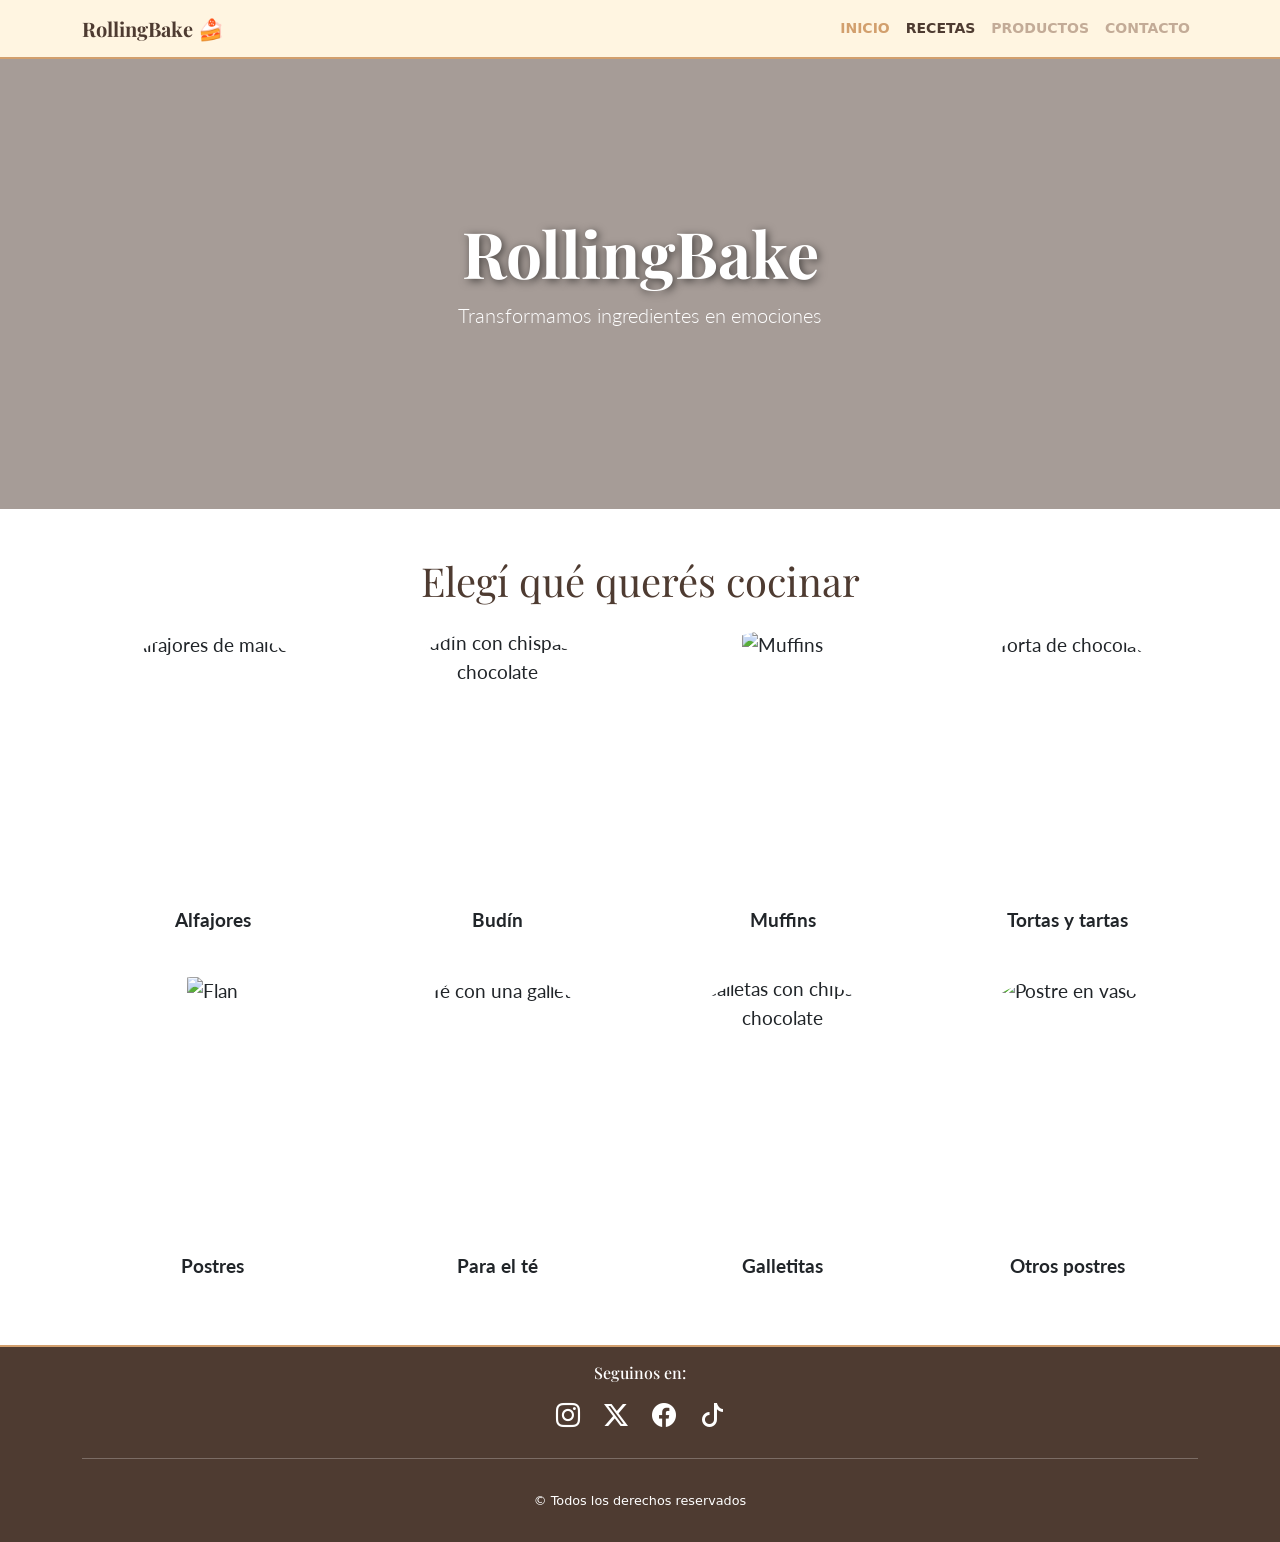
==== index.html @ c4b754f9 "Agregar las demas categorias y sus imagenes respectivas" ====
<!doctype html>
<html lang="es">
  <head>
    <meta charset="UTF-8" />
    <meta name="viewport" content="width=device-width, initial-scale=1.0" />
    <meta name="description" content="Proyecto pasteleria rolling code" />
    <meta name="auth" content="Sandoval Francisco" />
    <link
      href="https://cdn.jsdelivr.net/npm/bootstrap@5.3.8/dist/css/bootstrap.min.css"
      rel="stylesheet"
      integrity="sha384-sRIl4kxILFvY47J16cr9ZwB07vP4J8+LH7qKQnuqkuIAvNWLzeN8tE5YBujZqJLB"
      crossorigin="anonymous"
    />
    <link rel="stylesheet" href="./css/style.css" />
    <title>RollingBake</title>
  </head>
  <body>
    <header>
      <nav class="navbar navbar-expand-lg bordeDorado navPrincipal">
        <div class="container">
          <a class="navbar-brand tituloPasteleria fw-bold" href="./index.html"
            >RollingBake <span class="icono-logo">🍰</span></a
          >
          <button
            class="navbar-toggler"
            type="button"
            data-bs-toggle="collapse"
            data-bs-target="#navPrincipalContent"
          >
            <span class="navbar-toggler-icon"></span>
          </button>
          <div class="collapse navbar-collapse" id="navPrincipalContent">
            <ul class="navbar-nav ms-auto text-uppercase small fw-semibold">
              <li class="nav-item">
                <a
                  class="nav-link navLinkPersonalizado active"
                  aria-current="page"
                  href="index.html"
                  >Inicio</a
                >
              </li>
              <li class="nav-item">
                <a
                  class="nav-link navLinkPersonalizado"
                  href="./pages/recetas.html"
                  >Recetas</a
                >
              </li>
              <li class="nav-item">
                <a class="nav-link navLinkPersonalizado disabled" href="#"
                  >Productos</a
                >
              </li>
              <li class="nav-item">
                <a class="nav-link navLinkPersonalizado disabled" href="#"
                  >Contacto</a
                >
              </li>
            </ul>
          </div>
        </div>
      </nav>
    </header>
    <main>
      <section class="heroContainer position-relative overflow-hidden">
        <video
          autoplay
          muted
          loop
          playsinline
          class="videoFondo"
          src="https://www.pexels.com/es-es/download/video/6201694/"
        ></video>
        <div
          class="overlayHero d-flex align-items-center justify-content-center text-center"
        >
          <div class="container">
            <h1 class="display-3 fw-bold text-white shadowLetras">
              RollingBake
            </h1>
            <p class="fs-5 fw-light mb-4 text-white">
              Transformamos ingredientes en emociones
            </p>
          </div>
        </div>
      </section>
      <section class="container py-5" id="categorias">
        <div class="text-center mb-4">
          <h2 class="tituloPasteleria display-6">Elegí qué querés cocinar</h2>
        </div>
        <div class="row g-4 justify-content-center" id="contenedorCategorias">
          <article class="col-12 col-md-4 col-lg-3">
            <div class="itemCategoria text-center">
              <div class="circuloImagen">
                <img
                  src="https://images.pexels.com/photos/17358380/pexels-photo-17358380.jpeg"
                  alt="Alfajores de maicena"
                />
              </div>
              <p class="mt-3 fw-bold">Alfajores</p>
            </div>
          </article>
          <article class="col-12 col-md-4 col-lg-3">
            <div class="itemCategoria text-center">
              <div class="circuloImagen">
                <img
                  src="https://images.pexels.com/photos/16762847/pexels-photo-16762847.jpeg"
                  alt="Budin con chispas de chocolate"
                />
              </div>
              <p class="mt-3 fw-bold">Budín</p>
            </div>
          </article>
          <article class="col-12 col-md-4 col-lg-3">
            <div class="itemCategoria text-center">
              <div class="circuloImagen">
                <img
                  src="https://images.pexels.com/photos/10167769/pexels-photo-10167769.jpeg"
                  alt="Muffins"
                />
              </div>
              <p class="mt-3 fw-bold">Muffins</p>
            </div>
          </article>
          <article class="col-12 col-md-4 col-lg-3">
            <div class="itemCategoria text-center">
              <div class="circuloImagen">
                <img
                  src="https://images.pexels.com/photos/19202777/pexels-photo-19202777.jpeg"
                  alt="Torta de chocolate"
                />
              </div>
              <p class="mt-3 fw-bold">Tortas y tartas</p>
            </div>
          </article>
          <article class="col-12 col-md-4 col-lg-3">
            <div class="itemCategoria text-center">
              <div class="circuloImagen">
                <img
                  src="https://images.pexels.com/photos/30247016/pexels-photo-30247016.jpeg"
                  alt="Flan"
                />
              </div>
              <p class="mt-3 fw-bold">Postres</p>
            </div>
          </article>
          <article class="col-12 col-md-4 col-lg-3">
            <div class="itemCategoria text-center">
              <div class="circuloImagen">
                <img
                  src="https://images.pexels.com/photos/7332986/pexels-photo-7332986.jpeg"
                  alt="Té con una galleta"
                />
              </div>
              <p class="mt-3 fw-bold">Para el té</p>
            </div>
          </article>
          <article class="col-12 col-md-4 col-lg-3">
            <div class="itemCategoria text-center">
              <div class="circuloImagen">
                <img
                  src="https://images.pexels.com/photos/15590648/pexels-photo-15590648.jpeg"
                  alt="Galletas con chips de chocolate"
                />
              </div>
              <p class="mt-3 fw-bold">Galletitas</p>
            </div>
          </article>
          <article class="col-12 col-md-4 col-lg-3">
            <div class="itemCategoria text-center">
              <div class="circuloImagen">
                <img
                  src="https://images.pexels.com/photos/19806623/pexels-photo-19806623.jpeg"
                  alt="Postre en vaso"
                />
              </div>
              <p class="mt-3 fw-bold">Otros postres</p>
            </div>
          </article>
        </div>
      </section>
    </main>
    <footer class="footer py-3">
      <div class="container text-center">
        <h5 class="mb-3">Seguinos en:</h5>

        <div class="d-flex justify-content-center gap-4 mb-4">
          <a href="#" class="enlaceRed" aria-label="Instagram">
            <i class="bi bi-instagram"></i>
          </a>
          <a href="#" class="enlaceRed" aria-label="Twitter">
            <i class="bi bi-twitter-x"></i>
          </a>
          <a href="#" class="enlaceRed" aria-label="Facebook">
            <i class="bi bi-facebook"></i>
          </a>
          <a href="#" class="enlaceRed" aria-label="TikTok">
            <i class="bi bi-tiktok"></i>
          </a>
        </div>
        <hr />
        <p class="pt-3">&copy; Todos los derechos reservados</p>
      </div>
    </footer>
    <script
      src="https://cdn.jsdelivr.net/npm/bootstrap@5.3.8/dist/js/bootstrap.bundle.min.js"
      integrity="sha384-FKyoEForCGlyvwx9Hj09JcYn3nv7wiPVlz7YYwJrWVcXK/BmnVDxM+D2scQbITxI"
      crossorigin="anonymous"
    ></script>
  </body>
</html>
---- css/style.css ----
@import url("https://fonts.googleapis.com/css2?family=Lato:ital,wght@0,100;0,300;0,400;0,700;0,900;1,100;1,300;1,400;1,700;1,900&family=Playfair+Display:ital,wght@0,400..900;1,400..900&display=swap");
@import url("https://cdn.jsdelivr.net/npm/bootstrap-icons@1.13.1/font/bootstrap-icons.min.css");

:root {
  --marronOscuro: #4e3b31;
  --dorado: #d29f6d;
  --crema: #fff5e1;
  --marronClaro: #9c7b66;
  --fuenteTitulos: "Playfair Display", serif;
  --fuenteCuerpo: "Lato", sans-serif;
}

* {
  margin: 0;
  padding: 0;
  box-sizing: border-box;
}

h1,
h2,
h3,
h4,
h5,
h6 {
  font-family: var(--fuenteTitulos);
}

body {
  display: flex;
  flex-direction: column;
  min-height: 100vh;
}

main {
  flex-grow: 1;
}
/* Estilos del navbar */
.navPrincipal {
  background-color: var(--crema);

  .navLinkPersonalizado {
    color: var(--marronOscuro);
    transition: 300ms;

    &:hover {
      color: var(--marronClaro);
    }
    &.active {
      color: var(--dorado);
      font-weight: 700;
      &:hover {
        color: var(--marronClaro);
      }
    }

    /*deshabilitado */
    &.disabled {
      color: var(--marronClaro);
      opacity: 0.6;
      pointer-events: none; /* Evita que sea clickeable */
      cursor: default;
    }
  }
}

.bordeDorado {
  border-bottom: 2px solid var(--dorado);
}

.tituloPasteleria {
  font-family: var(--fuenteTitulos);
  color: var(--marronOscuro);
}

.icono-logo {
  font-size: 1.3rem;
}

/* Estilos del Hero */

.heroContainer {
  height: 50vh;
  width: 100%;
  position: relative;
  .videoFondo {
    position: absolute;
    top: 0;
    left: 0;
    width: 100%;
    height: 100%;
    object-fit: cover;
    object-position: center;
    z-index: 1;
  }
  .overlayHero {
    position: absolute;
    inset: 0; /* Es como poner bottom top left y right 0 para tapar todo el video con "sombra"*/
    background: rgba(78, 59, 49, 0.5);
    z-index: 2;
    p {
      font-family: var(--fuenteCuerpo);
    }
    .shadowLetras {
      text-shadow: 2px 2px 8px rgba(0, 0, 0, 0.6);
    }
  }
}

/* Estilos de seccion categorias */

.itemCategoria {
  font-family: var(--fuenteCuerpo);
  font-size: 1.2rem;
  .circuloImagen {
    aspect-ratio: 1 / 1;
    border-radius: 50%;
    overflow: hidden;
    transition: filter 300ms;
    

    img {
      width: 100%;
      height: 100%;
      object-fit: cover;
    }
    &:hover{
      filter: brightness(1.1) saturate(1.3);
      box-shadow: 0px 0px 10px var(--dorado);
      transform: scale(1.05);
      transition: 300ms;
    }
    
  }
}

/* Estilos del footer */
.footer {
  background-color: var(--marronOscuro);
  color: white;
  border-top: 2px solid var(--dorado);
  h5 {
    font-size: 1rem;
  }
  p {
    font-size: 0.8rem;
  }
  .enlaceRed {
    color: white;
    font-size: 1.5rem;
    display: inline-block;
    transition: 300ms;

    &:hover {
      color: var(--dorado);
      transform: translateY(-3px);
    }
  }
}
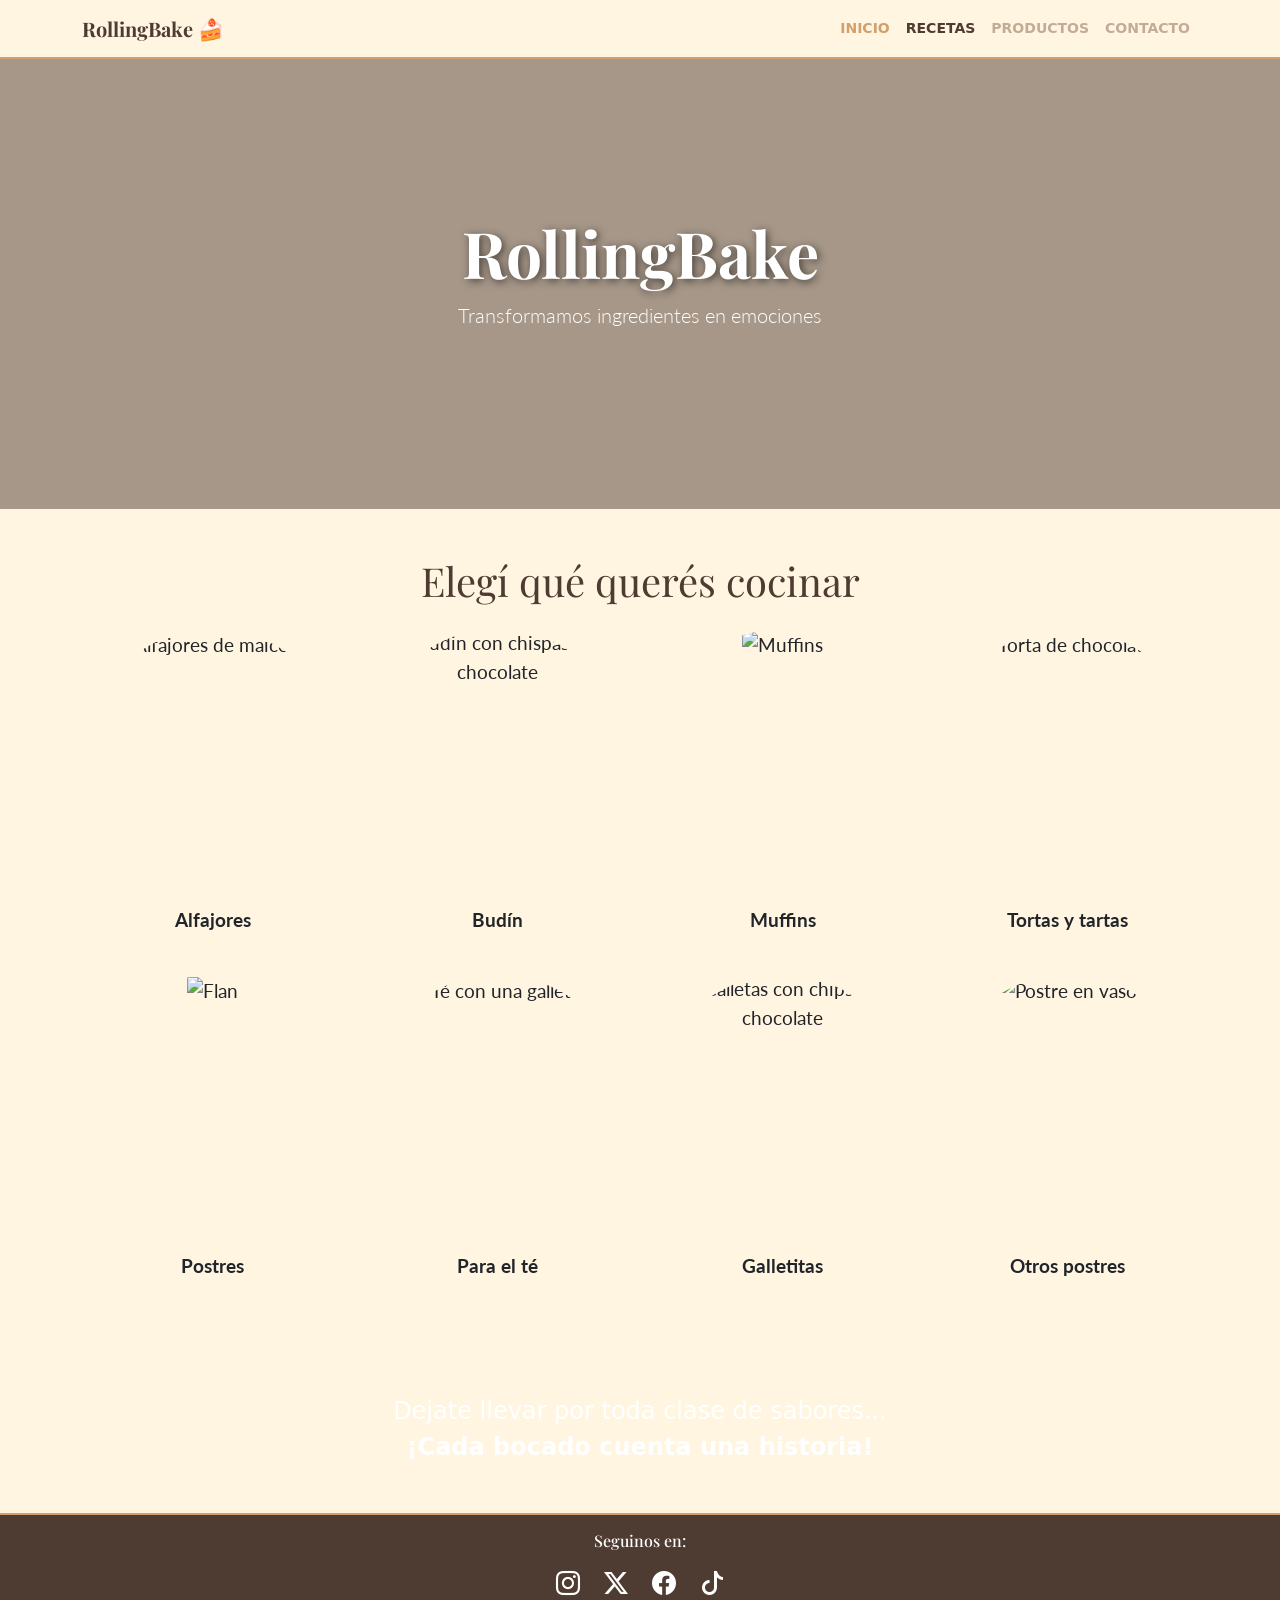
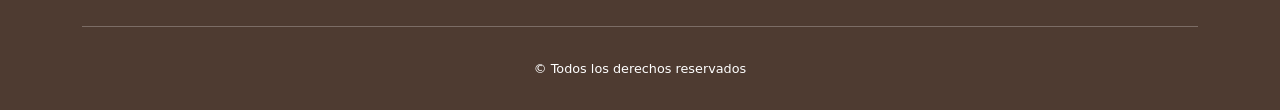
==== commit 334db184: "Agregar contenedor fluido y texto del banner divisor" ====
--- a/index.html
+++ b/index.html
@@ -179,6 +179,14 @@
           </article>
         </div>
       </section>
+      <section class="container-fluid text-white py-5 shadow-sm">
+        <div class="container text-center">
+          <p class="fs-4 mb-0 fw-light italic">
+            Dejate llevar por toda clase de sabores...<br />
+            <span class="fw-bold">¡Cada bocado cuenta una historia!</span>
+          </p>
+        </div>
+      </section>
     </main>
     <footer class="footer py-3">
       <div class="container text-center">
--- a/css/style.css
+++ b/css/style.css
@@ -29,6 +29,7 @@
   display: flex;
   flex-direction: column;
   min-height: 100vh;
+  background-color: var(--crema);
 }
 
 main {
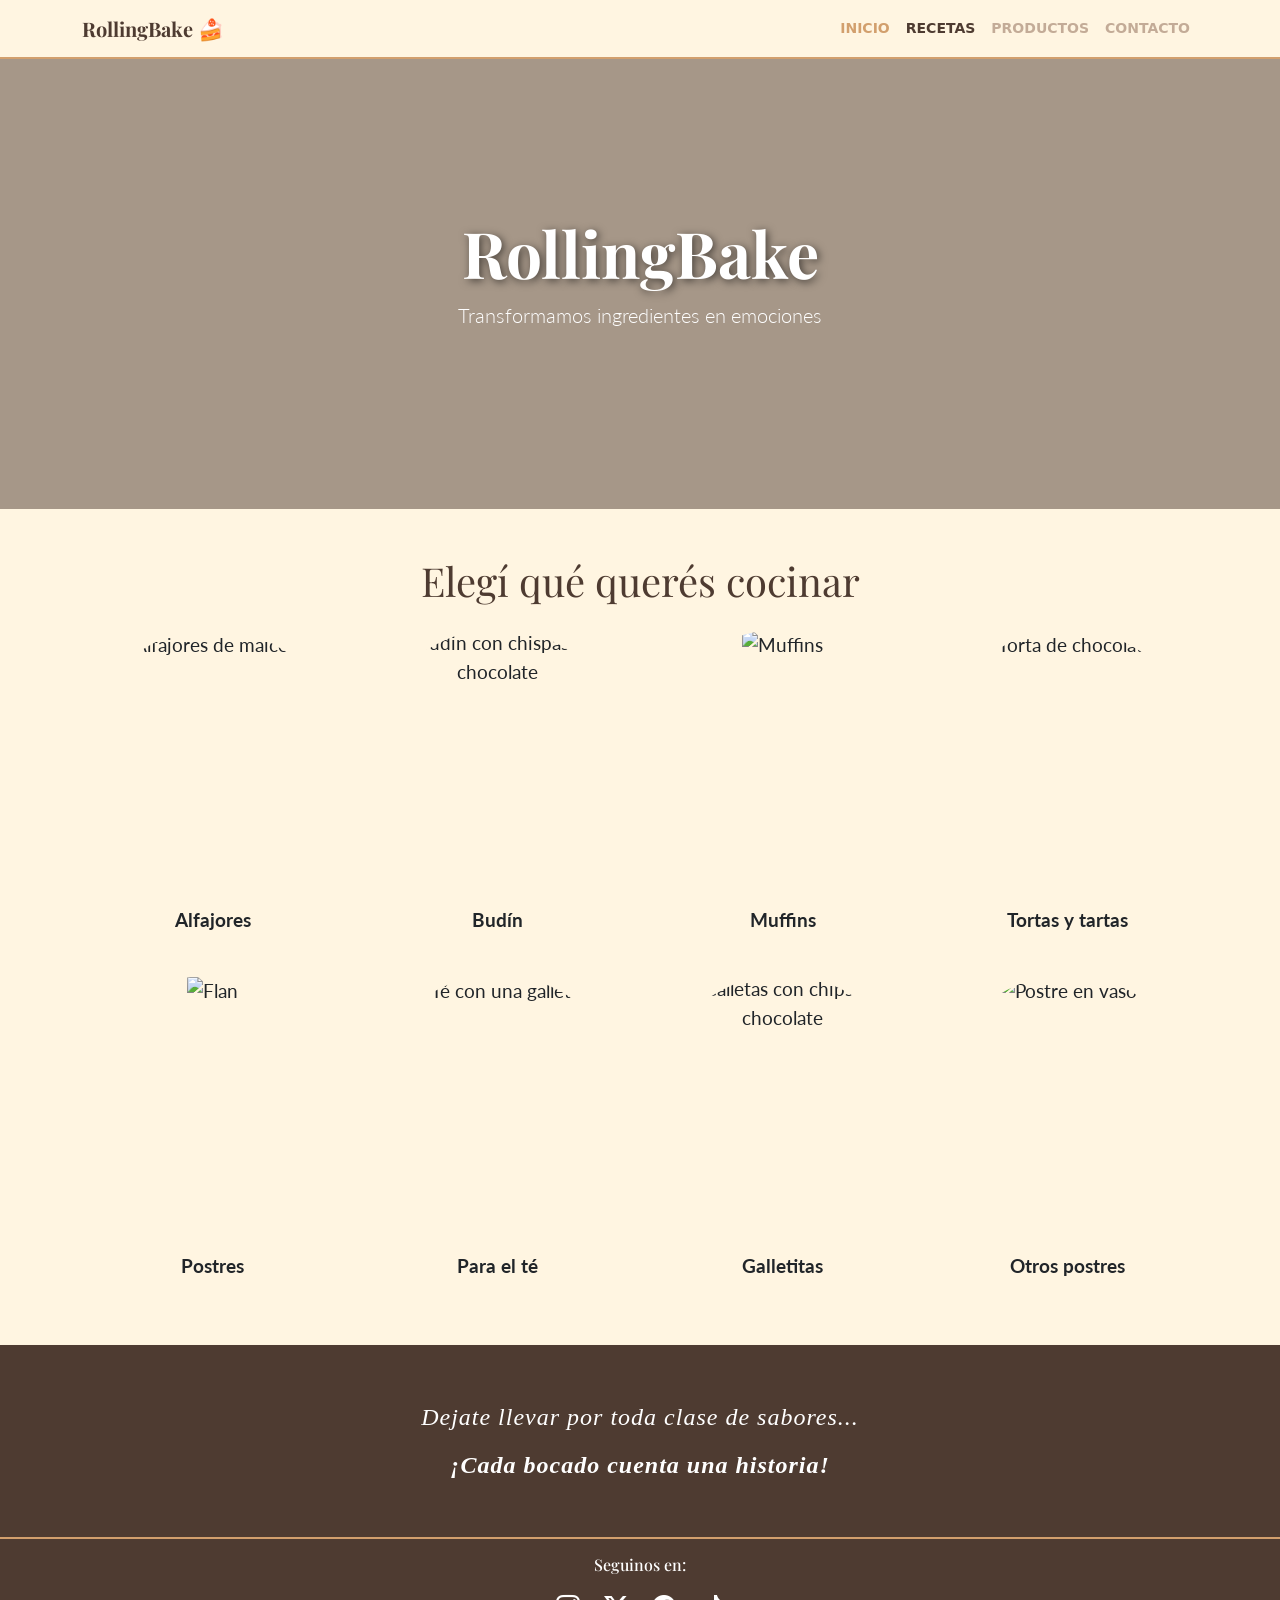
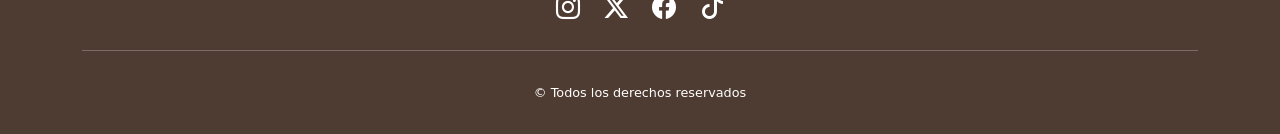
==== commit 3e2a183f: "Agregar estilos al banner" ====
--- a/index.html
+++ b/index.html
@@ -179,12 +179,12 @@
           </article>
         </div>
       </section>
-      <section class="container-fluid text-white py-5 shadow-sm">
+      <section class="container-fluid text-white py-5 shadow-sm banner">
         <div class="container text-center">
-          <p class="fs-4 mb-0 fw-light italic">
+          <h3 class="fs-4 mb-0 fw-light italic">
             Dejate llevar por toda clase de sabores...<br />
             <span class="fw-bold">¡Cada bocado cuenta una historia!</span>
-          </p>
+          </h3>
         </div>
       </section>
     </main>
--- a/css/style.css
+++ b/css/style.css
@@ -134,6 +134,18 @@
   }
 }
 
+/* Estilos del banner */
+
+.banner {
+  background-color: var(--marronOscuro);
+  
+  h3 {
+    letter-spacing: 1px;
+    line-height: 2em;
+    font-style: italic;
+  }
+}
+
 /* Estilos del footer */
 .footer {
   background-color: var(--marronOscuro);
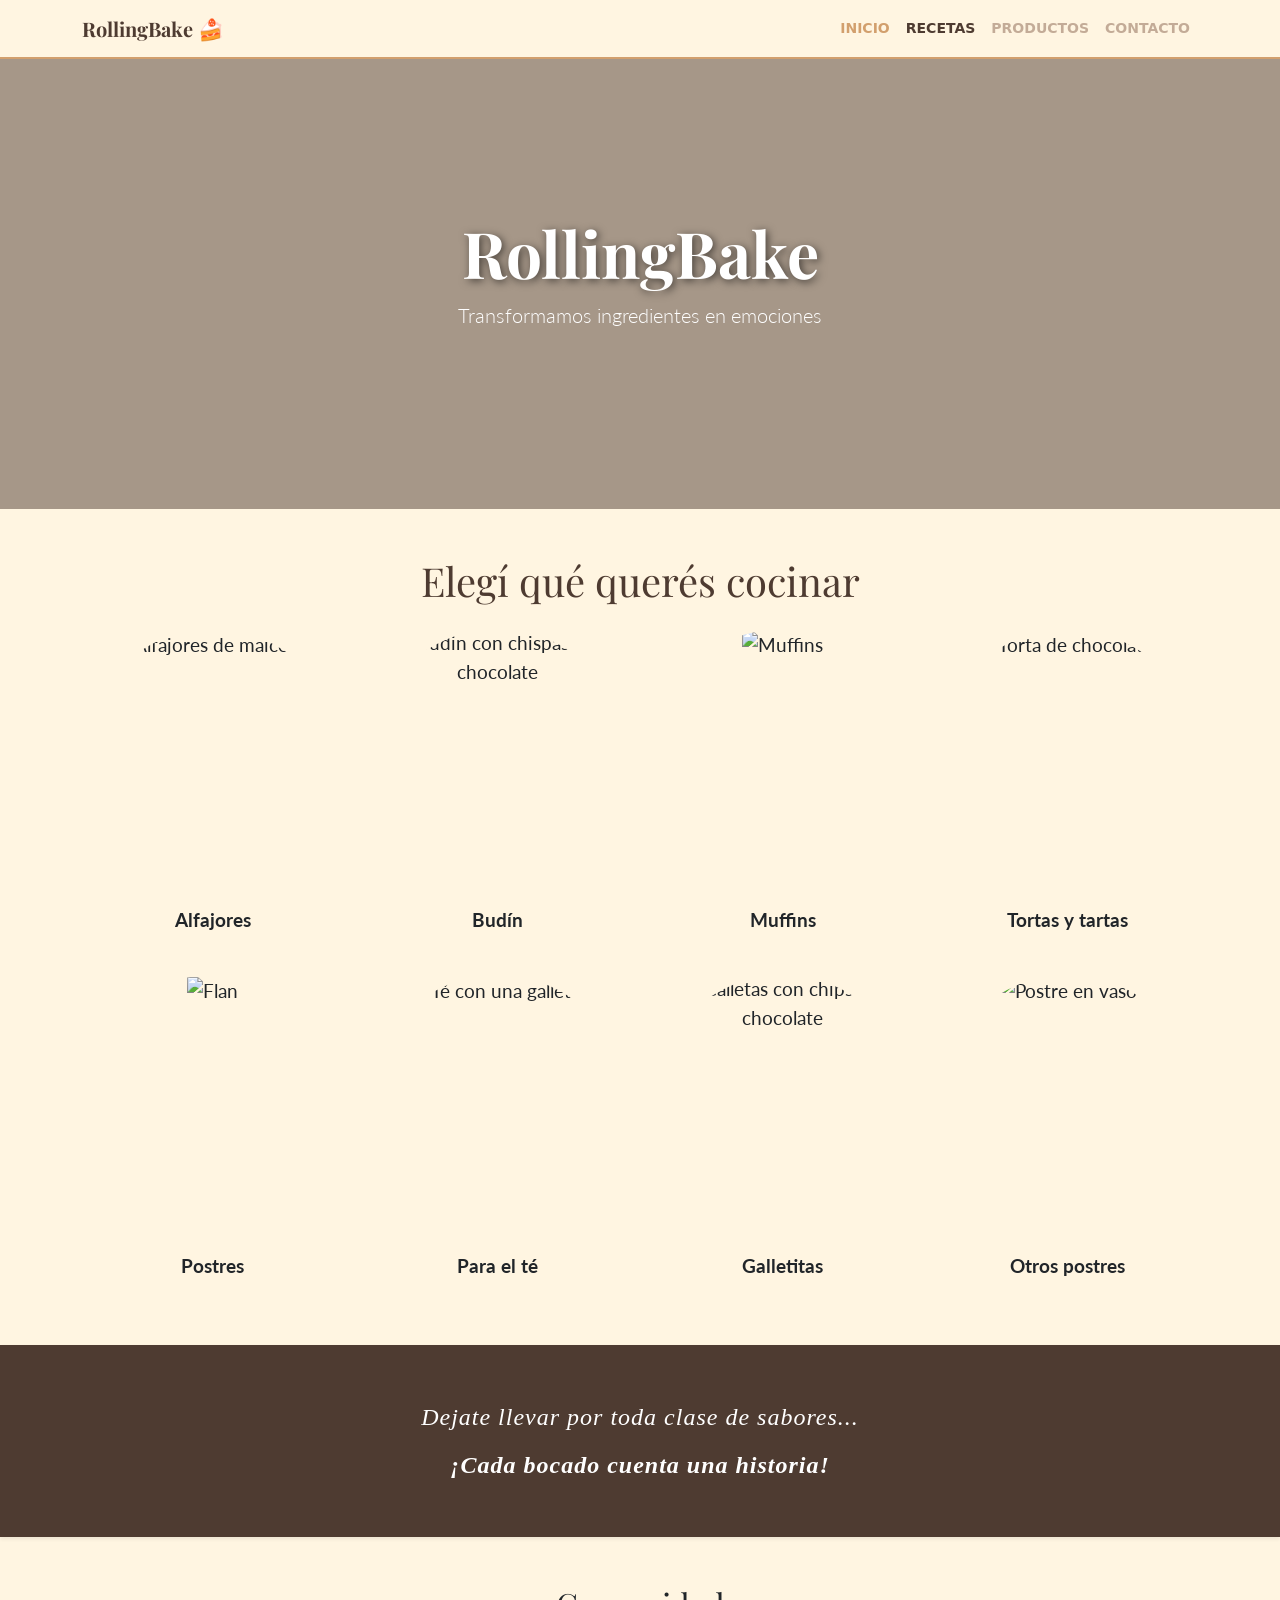
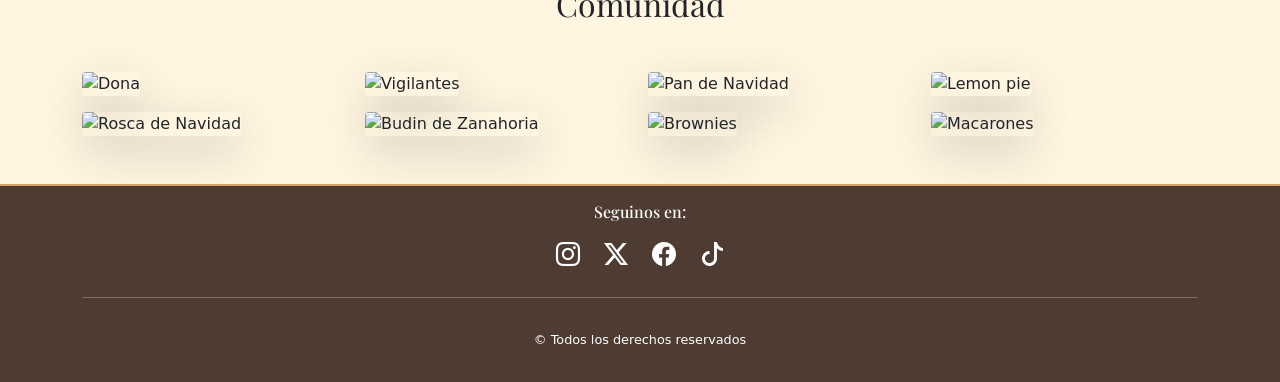
==== commit 6e2fddc9: "Agregar seccion con sus imagenes" ====
--- a/index.html
+++ b/index.html
@@ -179,12 +179,93 @@
           </article>
         </div>
       </section>
-      <section class="container-fluid text-white py-5 shadow-sm banner">
+      <section
+        class="container-fluid text-white py-5 shadow-sm banner"
+        id="bannerDivisor"
+      >
         <div class="container text-center">
-          <h3 class="fs-4 mb-0 fw-light italic">
+          <h3 class="fs-4 mb-0 fw-light">
             Dejate llevar por toda clase de sabores...<br />
             <span class="fw-bold">¡Cada bocado cuenta una historia!</span>
           </h3>
+        </div>
+      </section>
+      <section class="container py-5" id="comunidad">
+        <h2 class="text-center fw-light mb-5">Comunidad</h2>
+
+        <div class="row g-3 justify-content-center">
+          <div class="col-12 col-md-4 col-lg-3">
+            <div class="fotoComunidad">
+              <img
+                src="https://images.pexels.com/photos/2955820/pexels-photo-2955820.jpeg"
+                alt="Dona"
+                class="img-fluid rounded rounded-1 shadow-lg"
+              />
+            </div>
+          </div>
+          <div class="col-12 col-md-4 col-lg-3">
+            <div class="fotoComunidad">
+              <img
+                src="https://images.pexels.com/photos/8714794/pexels-photo-8714794.jpeg"
+                alt="Vigilantes"
+                class="img-fluid rounded rounded-1 shadow-lg"
+              />
+            </div>
+          </div>
+          <div class="col-12 col-md-4 col-lg-3">
+            <div class="fotoComunidad">
+              <img
+                src="https://images.pexels.com/photos/4692165/pexels-photo-4692165.jpeg"
+                alt="Pan de Navidad"
+                class="img-fluid rounded rounded-1 shadow-lg"
+              />
+            </div>
+          </div>
+          <div class="col-12 col-md-4 col-lg-3">
+            <div class="fotoComunidad">
+              <img
+                src="https://images.pexels.com/photos/37174474/pexels-photo-37174474.jpeg"
+                alt="Lemon pie"
+                class="img-fluid rounded rounded-1 shadow-lg"
+              />
+            </div>
+          </div>
+          <div class="col-12 col-md-4 col-lg-3">
+            <div class="fotoComunidad">
+              <img
+                src="https://images.pexels.com/photos/36943895/pexels-photo-36943895.jpeg"
+                alt="Rosca de Navidad"
+                class="img-fluid rounded rounded-1 shadow-lg"
+              />
+            </div>
+          </div>
+          <div class="col-12 col-md-4 col-lg-3">
+            <div class="fotoComunidad">
+              <img
+                src="https://images.pexels.com/photos/31430610/pexels-photo-31430610.jpeg"
+                alt="Budin de Zanahoria"
+                class="img-fluid rounded rounded-1 shadow-lg"
+              />
+            </div>
+          </div>
+          <div class="col-12 col-md-4 col-lg-3">
+            <div class="fotoComunidad">
+              <img
+                src="https://images.pexels.com/photos/19846422/pexels-photo-19846422.jpeg"
+                alt="Brownies"
+                class="img-fluid rounded rounded-1 shadow-lg"
+              />
+            </div>
+          </div>
+          <div class="col-12 col-md-4 col-lg-3">
+            <div class="fotoComunidad">
+              <img
+                src="https://images.pexels.com/photos/8963942/pexels-photo-8963942.jpeg"
+                alt="Macarones"
+                class="img-fluid rounded rounded-1 shadow-lg"
+              />
+            </div>
+          </div>
         </div>
       </section>
     </main>
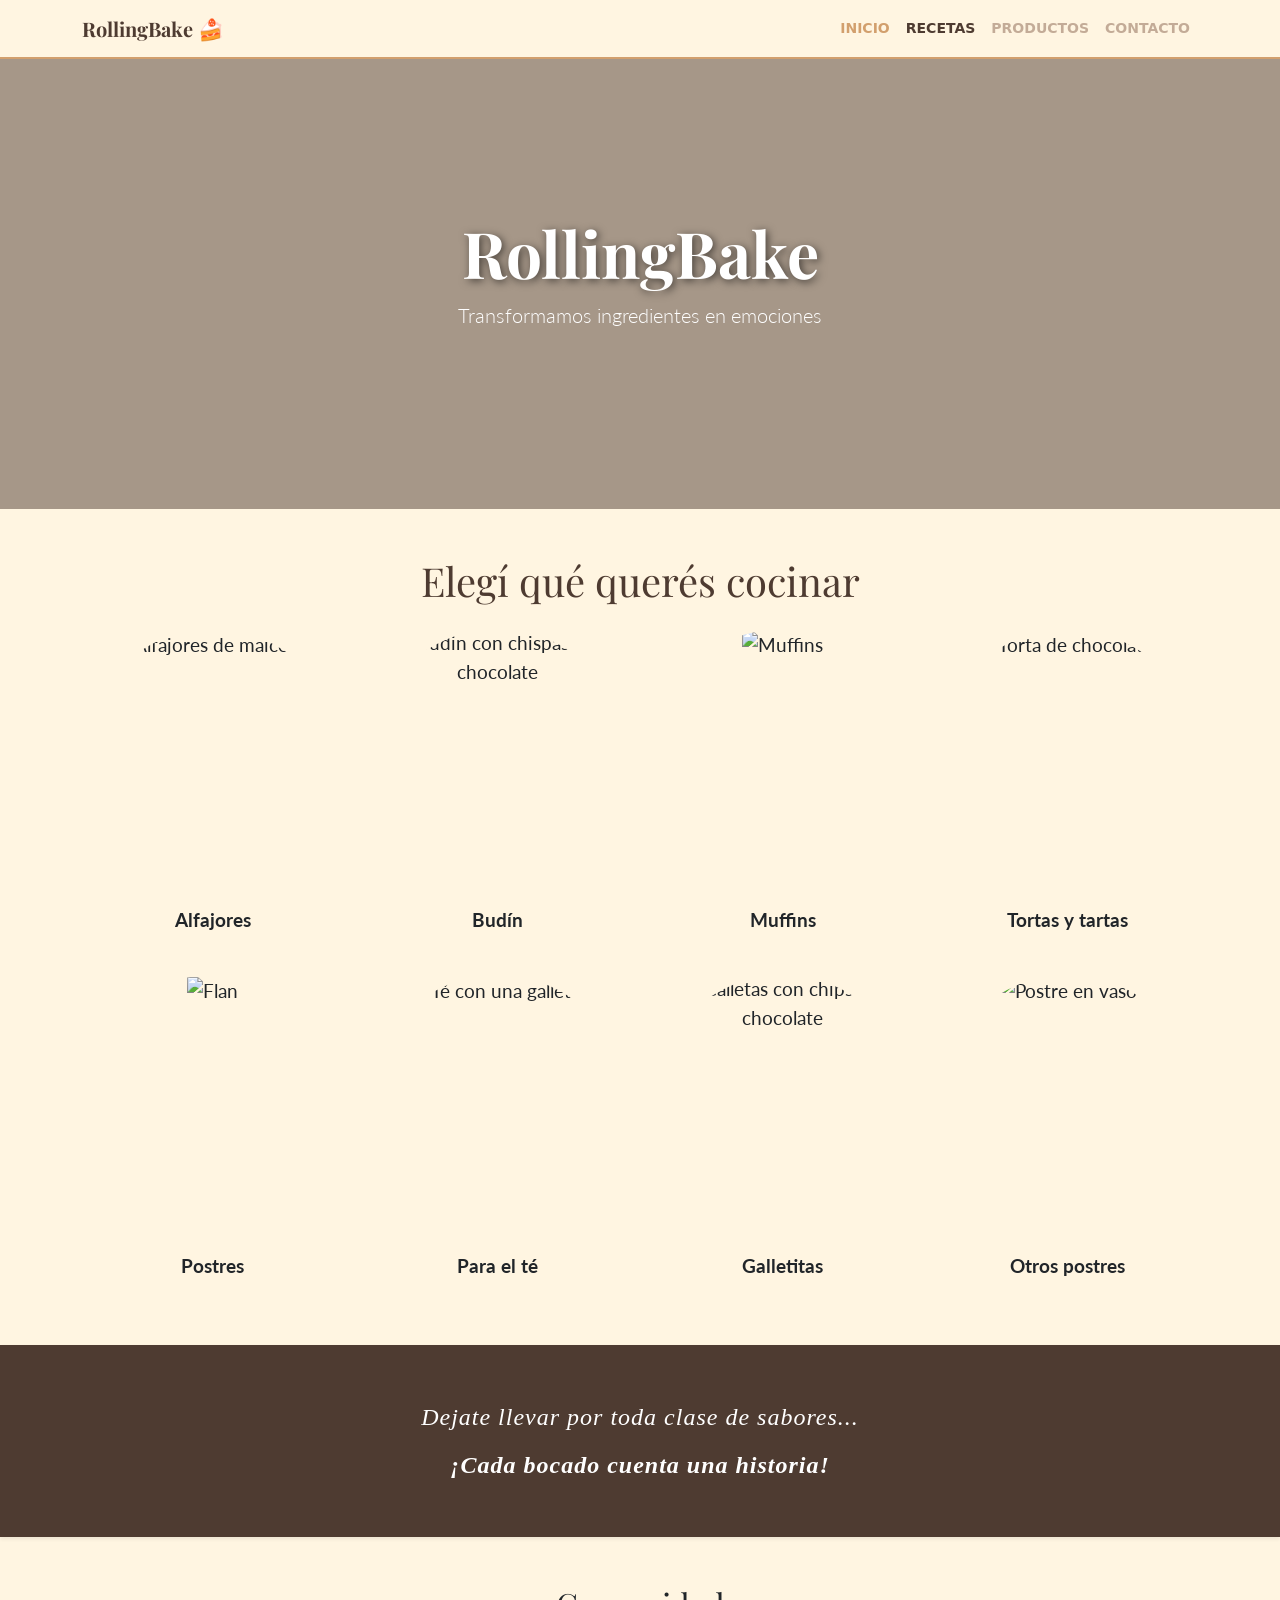
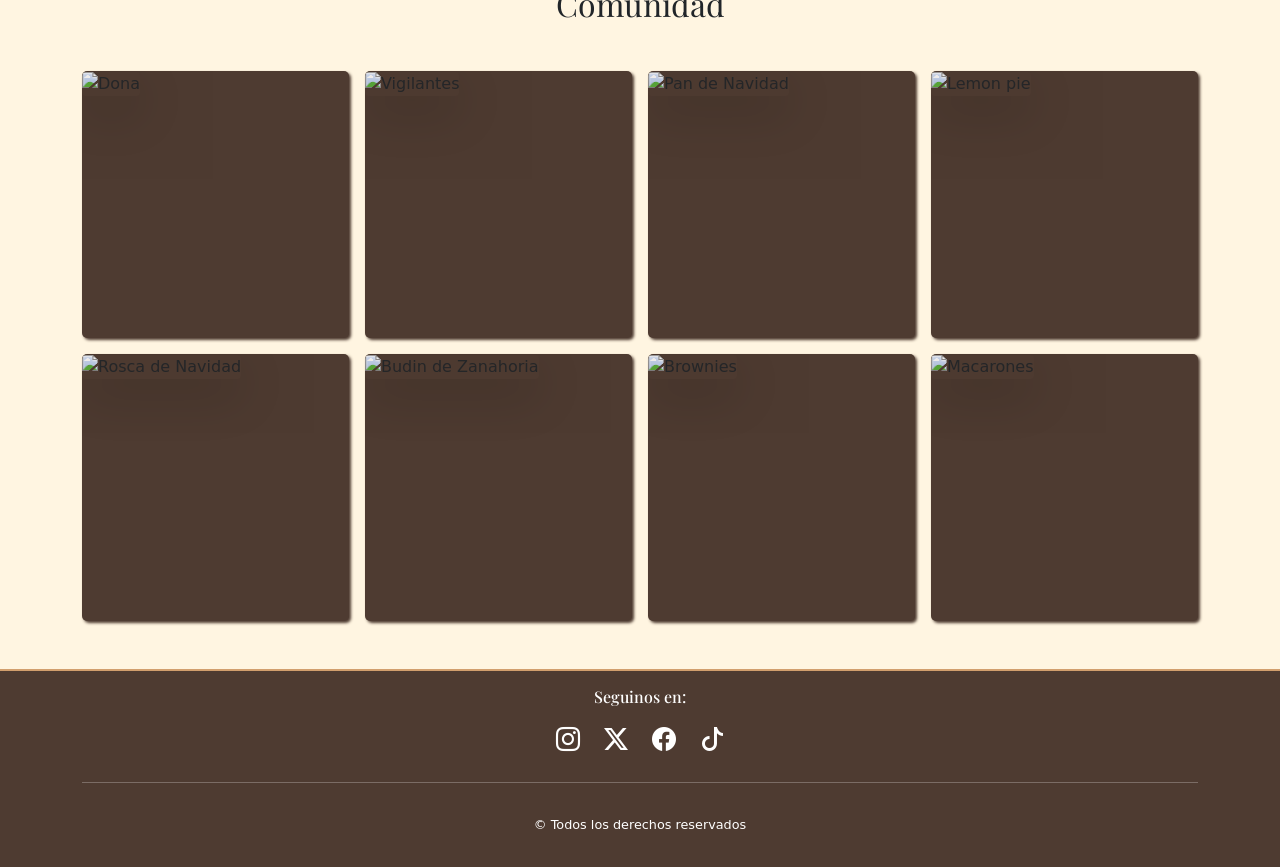
==== commit 6fd09f35: "Agregar favicon a todas las pages" ====
--- a/index.html
+++ b/index.html
@@ -5,6 +5,10 @@
     <meta name="viewport" content="width=device-width, initial-scale=1.0" />
     <meta name="description" content="Proyecto pasteleria rolling code" />
     <meta name="auth" content="Sandoval Francisco" />
+    <link
+      rel="icon"
+      href="data:image/svg+xml,<svg xmlns=%22http://www.w3.org/2000/svg%22 viewBox=%220 0 100 100%22><text y=%22.9em%22 font-size=%2290%22>🥐</text></svg>"
+    />
     <link
       href="https://cdn.jsdelivr.net/npm/bootstrap@5.3.8/dist/css/bootstrap.min.css"
       rel="stylesheet"
--- a/css/style.css
+++ b/css/style.css
@@ -117,20 +117,18 @@
     border-radius: 50%;
     overflow: hidden;
     transition: filter 300ms;
-    
 
     img {
       width: 100%;
       height: 100%;
       object-fit: cover;
     }
-    &:hover{
+    &:hover {
       filter: brightness(1.1) saturate(1.3);
       box-shadow: 0px 0px 10px var(--dorado);
       transform: scale(1.05);
       transition: 300ms;
     }
-    
   }
 }
 
@@ -138,11 +136,35 @@
 
 .banner {
   background-color: var(--marronOscuro);
-  
+
   h3 {
     letter-spacing: 1px;
     line-height: 2em;
     font-style: italic;
+  }
+}
+
+/* Estilos de seccion comunidad */
+
+.fotoComunidad {
+  aspect-ratio: 1 / 1;
+  overflow: hidden;
+  background-color: var(--marronOscuro);
+  border-radius: 5px;
+ /*  border: 2px solid var(--marronClaro); */
+  box-shadow: 2px 2px 3px var(--marronOscuro);
+  img {
+    width: 100%;
+    height: 100%;
+    object-fit: cover;
+    transition: all 0.5s;
+    opacity: 0.9;
+    border-radius: 100px;
+  }
+
+  &:hover img {
+    transform: scale(1.1);
+    opacity: 1;
   }
 }
 
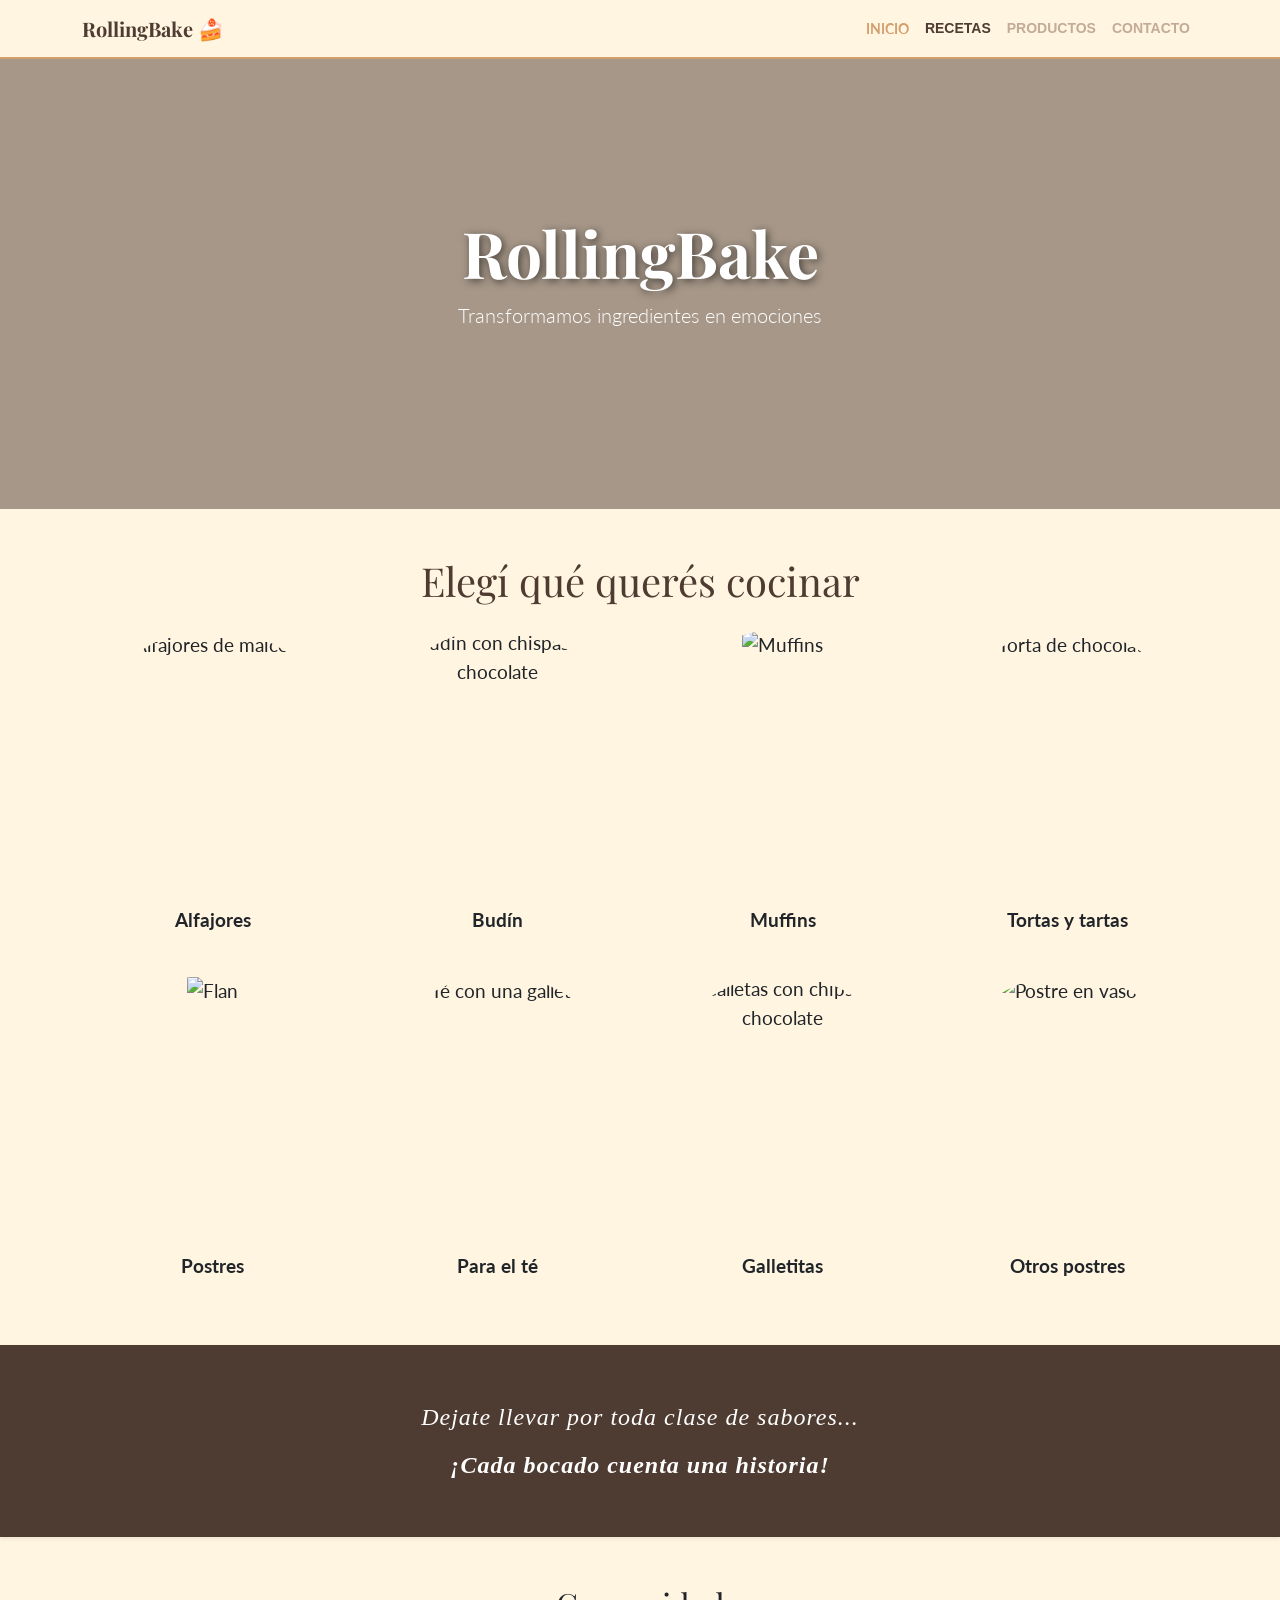
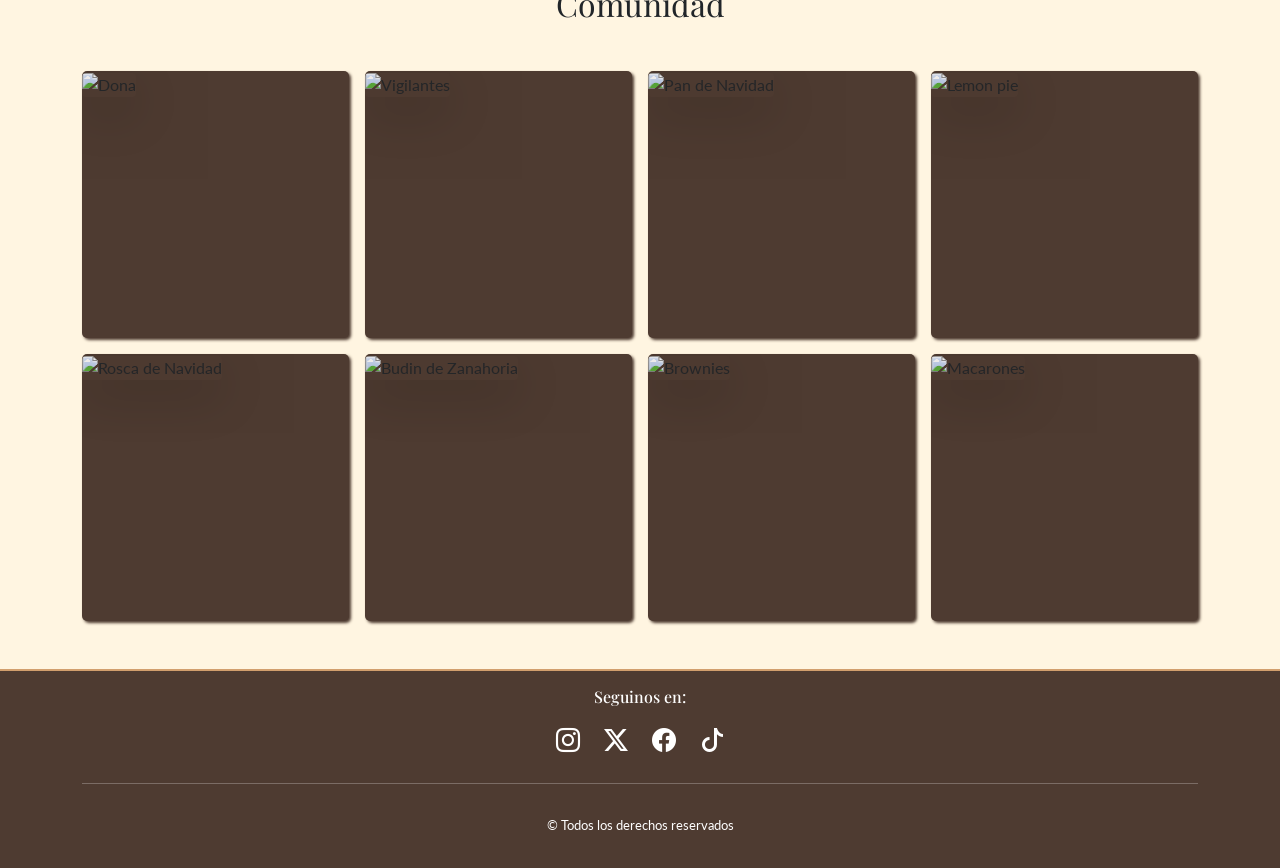
==== commit 8bffe608: "Agregar sticky top al navbar" ====
--- a/index.html
+++ b/index.html
@@ -19,8 +19,8 @@
     <title>RollingBake</title>
   </head>
   <body>
-    <header>
-      <nav class="navbar navbar-expand-lg bordeDorado navPrincipal">
+    <header class="sticky-top">
+      <nav class="navbar navbar-expand-lg bordeDorado navPrincipal ">
         <div class="container">
           <a class="navbar-brand tituloPasteleria fw-bold" href="./index.html"
             >RollingBake <span class="icono-logo">🍰</span></a
--- a/css/style.css
+++ b/css/style.css
@@ -30,6 +30,7 @@
   flex-direction: column;
   min-height: 100vh;
   background-color: var(--crema);
+  font-family: var(--fuenteCuerpo);
 }
 
 main {
@@ -151,7 +152,7 @@
   overflow: hidden;
   background-color: var(--marronOscuro);
   border-radius: 5px;
- /*  border: 2px solid var(--marronClaro); */
+  /*  border: 2px solid var(--marronClaro); */
   box-shadow: 2px 2px 3px var(--marronOscuro);
   img {
     width: 100%;
@@ -165,6 +166,121 @@
   &:hover img {
     transform: scale(1.1);
     opacity: 1;
+  }
+}
+/* Estilos de recetas */
+
+.card {
+  background: var(--crema);
+  border-bottom: solid 1px var(--dorado);
+  .linkDetalle {
+    color: var(--marronClaro);
+  }
+}
+
+.recetaCard {
+  transition: transform 0.3s;
+  overflow: hidden;
+  .contenedorImagenReceta {
+    aspect-ratio: 2 / 3; /* Con esto establezco la forma de la card para que todas las imagenes se vean iguales */
+    overflow: hidden;
+    img {
+      width: 100%;
+      height: 100%;
+      object-fit: cover;
+      transition: transform 0.5s;
+    }
+  }
+
+  &:hover {
+    transform: translateY(-5px);
+    img {
+      transform: scale(1.05);
+    }
+  }
+}
+
+
+
+/* Estilos 404 */
+
+.hero404 {
+  position: relative;
+  height: 100vh;
+  width: 100%;
+  overflow: hidden;
+
+  .videoBG {
+    position: absolute;
+    top: 0;
+    left: 0;
+    width: 100%;
+    height: 100%;
+    object-fit: cover;
+    z-index: -1;
+  }
+
+  .overlay404 {
+    height: 100%;
+    background: rgba(
+      0,
+      0,
+      0,
+      0.7
+    );
+
+    h1 {
+      color: var(--dorado);
+    }
+
+    .btn-outline-light:hover {
+      background-color: var(--dorado);
+      border-color: var(--dorado);
+      color: var(--marronOscuro);
+    }
+  }
+}
+
+/* Estilos de la pagina Detalles */
+
+.breadcrumb{
+  a{
+  color: #4e3b31;
+  }
+}
+
+.ingredientes{
+  background-color: var(--marronClaro);
+  padding: 2em;
+  border-radius: 10px;
+  color: var(--crema);
+  border:1px solid var(--marronOscuro);
+  box-shadow: 2px 2px 3px rgba(0, 0, 0, 0.3);
+}
+
+.contenedorImagenDetalle {
+  aspect-ratio: 4 / 5;
+  img {
+    height: 100%;
+    width: 100%;
+    object-fit: cover;
+    
+  }
+}
+
+.recomendaciones{
+    background-color: var(--marronClaro);
+  border-radius: 10px;
+  color: var(--crema);
+  border:1px solid var(--marronOscuro);
+}
+
+.btn{
+  background: var(--dorado);
+  color: var(--marronOscuro);
+  &:hover{
+    transform: scale(1.1);
+    transition: 0.3s;
   }
 }
 
